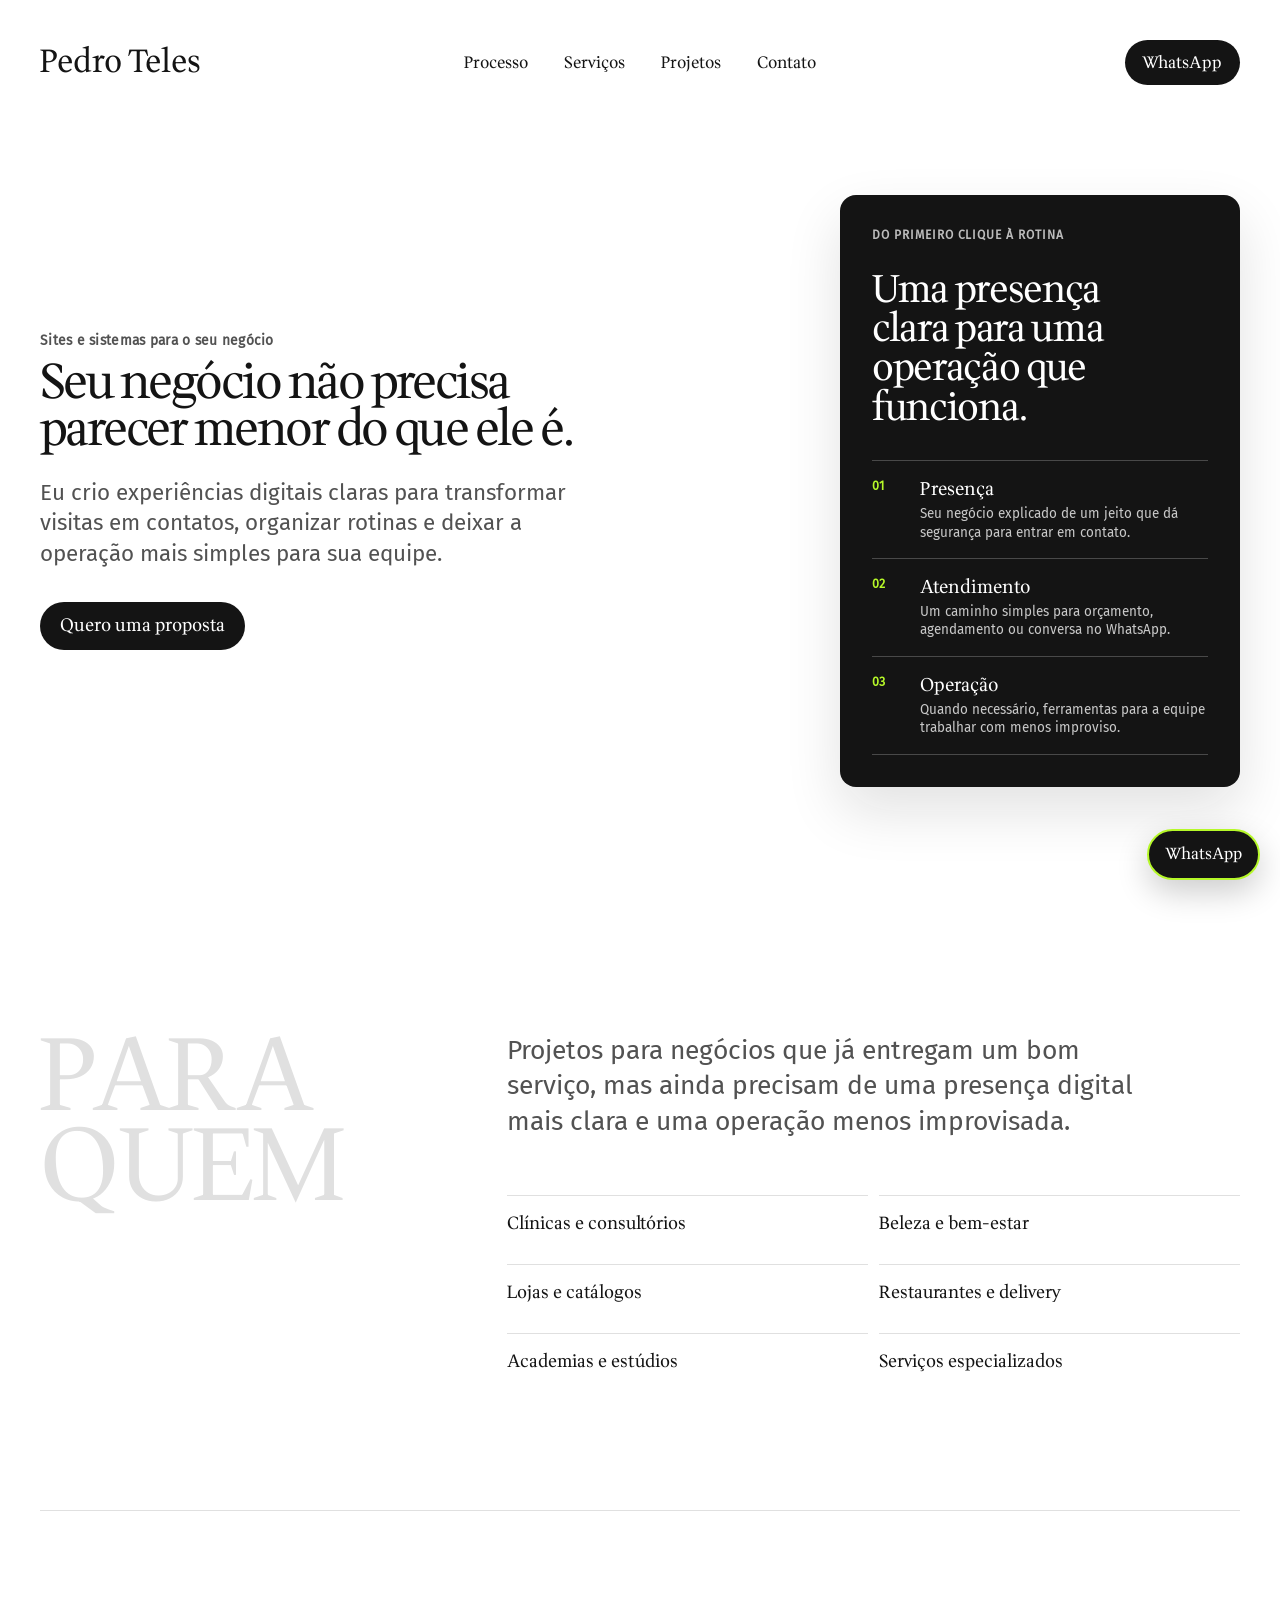
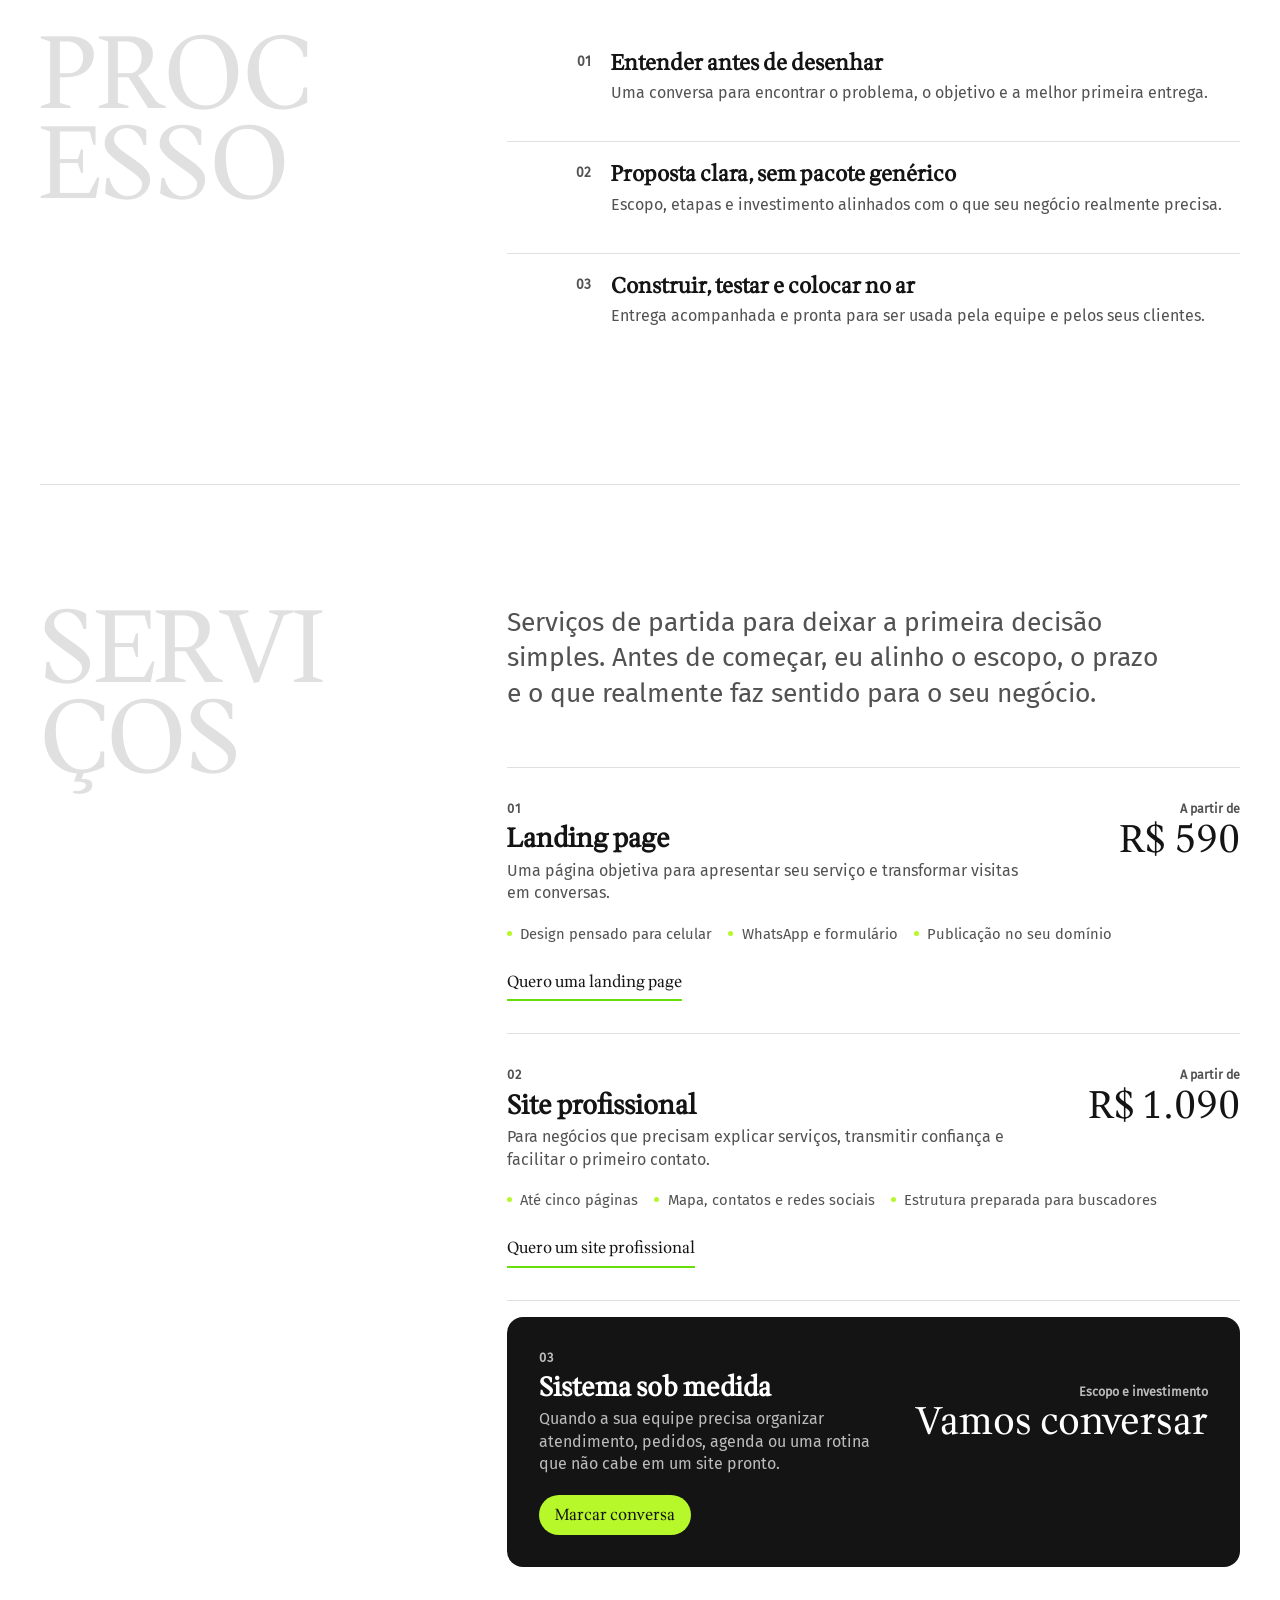
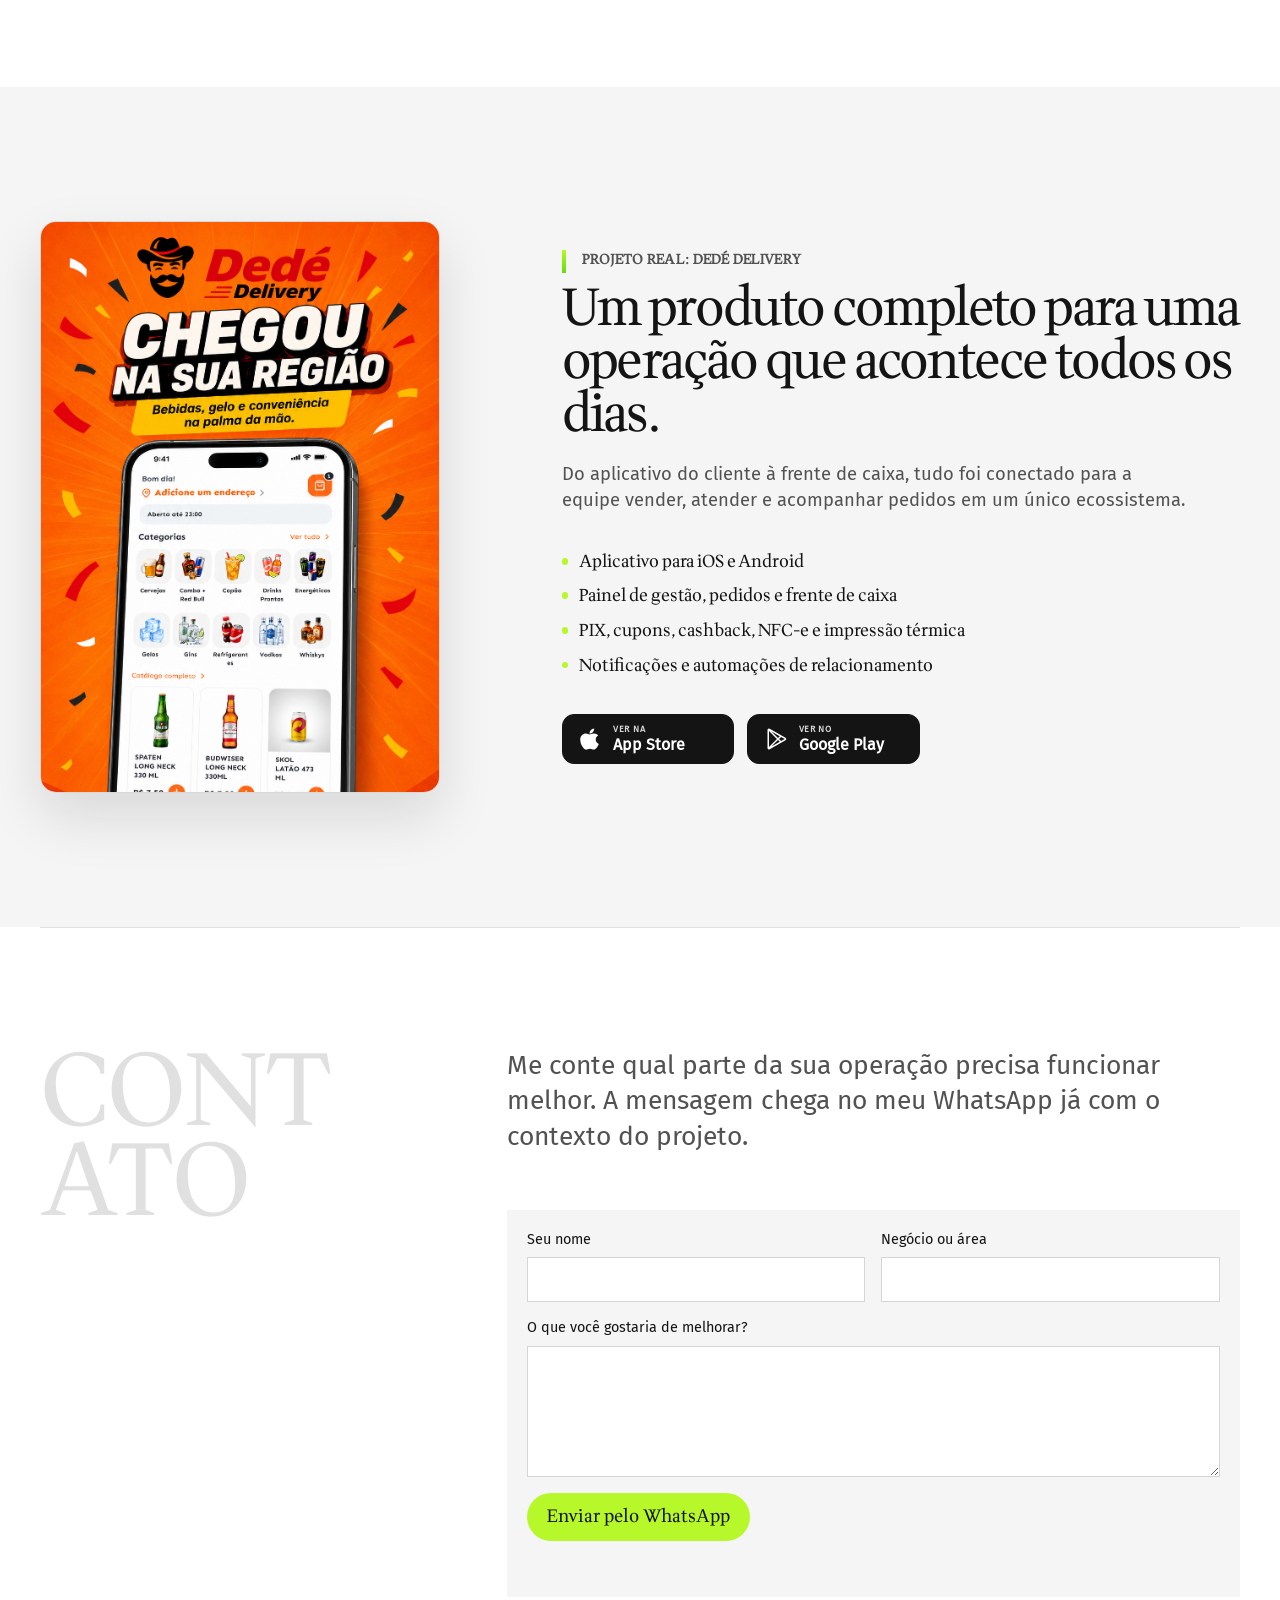
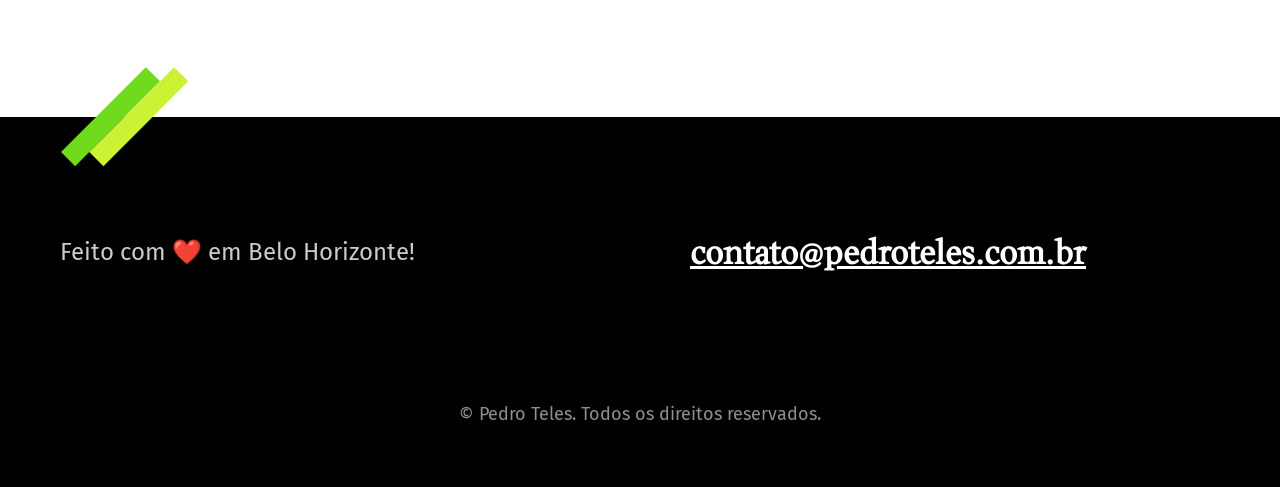
==== sites/negocios-locais/index.html @ 48ab69a8 "feat: adiciona landing para negocios locais" ====
<!doctype html>
<html lang="pt-BR">
  <head>
    <meta charset="UTF-8" />
    <meta name="viewport" content="width=device-width, initial-scale=1.0" />
    <meta
      name="description"
      content="Pedro Teles cria sites, landing pages e sistemas sob medida para negócios locais venderem melhor e trabalharem com mais organização."
    />
    <link rel="canonical" href="https://negocios.pedroteles.com.br/" />
    <meta property="og:locale" content="pt_BR" />
    <meta property="og:title" content="Pedro Teles | Sites e sistemas para o seu negócio" />
    <meta
      property="og:description"
      content="Sites que apresentam seu negócio, organizam o atendimento e transformam visitas em oportunidades."
    />
    <meta property="og:type" content="website" />
    <meta property="og:url" content="https://negocios.pedroteles.com.br/" />
    <meta name="twitter:card" content="summary" />
    <meta name="twitter:title" content="Pedro Teles | Sites e sistemas para o seu negócio" />
    <meta
      name="twitter:description"
      content="Sites que apresentam seu negócio, organizam o atendimento e transformam visitas em oportunidades."
    />
    <title>Pedro Teles | Sites e sistemas para o seu negócio</title>
    <link rel="stylesheet" href="./styles.css" />
    <script src="./script.js" defer></script>
  </head>
  <body>
    <a class="skip-link" href="#conteudo">Ir para o conteúdo</a>

    <header class="header">
      <a class="site-name" href="#inicio" aria-label="Pedro Teles, início">Pedro Teles</a>
      <nav aria-label="Navegação principal">
        <a href="#processo">Processo</a>
        <a href="#servicos">Serviços</a>
        <a href="#projeto">Projetos</a>
        <a href="#contato">Contato</a>
      </nav>
      <a class="header-contact" href="https://wa.me/5531986628694?text=Olá%2C%20Pedro.%20Quero%20conversar%20sobre%20um%20projeto." target="_blank" rel="noreferrer">WhatsApp</a>
    </header>

    <main id="conteudo">
      <section class="intro container" id="inicio">
        <div class="intro-copy reveal">
          <p class="overline">Sites e sistemas para o seu negócio</p>
          <h1>Seu negócio não precisa parecer menor do que ele é.</h1>
          <p class="intro-text">
            Eu crio experiências digitais claras para transformar visitas em contatos, organizar
            rotinas e deixar a operação mais simples para sua equipe.
          </p>
          <a class="primary-button" href="#contato">Quero uma proposta</a>
        </div>
        <aside class="intro-panel reveal" aria-labelledby="intro-panel-title">
          <p class="intro-panel-label">Do primeiro clique à rotina</p>
          <h2 id="intro-panel-title">Uma presença clara para uma operação que funciona.</h2>
          <ol class="intro-panel-list">
            <li>
              <span>01</span>
              <div>
                <strong>Presença</strong>
                <p>Seu negócio explicado de um jeito que dá segurança para entrar em contato.</p>
              </div>
            </li>
            <li>
              <span>02</span>
              <div>
                <strong>Atendimento</strong>
                <p>Um caminho simples para orçamento, agendamento ou conversa no WhatsApp.</p>
              </div>
            </li>
            <li>
              <span>03</span>
              <div>
                <strong>Operação</strong>
                <p>Quando necessário, ferramentas para a equipe trabalhar com menos improviso.</p>
              </div>
            </li>
          </ol>
        </aside>
      </section>

      <section class="fit container" aria-labelledby="fit-title">
        <h2 class="section-title" id="fit-title">Para quem</h2>
        <div class="fit-content">
          <p class="section-lead">
            Projetos para negócios que já entregam um bom serviço, mas ainda precisam de uma
            presença digital mais clara e uma operação menos improvisada.
          </p>
          <ul class="fit-list">
            <li>Clínicas e consultórios</li>
            <li>Beleza e bem-estar</li>
            <li>Lojas e catálogos</li>
            <li>Restaurantes e delivery</li>
            <li>Academias e estúdios</li>
            <li>Serviços especializados</li>
          </ul>
        </div>
      </section>

      <section class="process container" id="processo" aria-labelledby="process-title">
        <h2 class="section-title" id="process-title">Processo</h2>
        <ol class="process-list">
          <li class="reveal">
            <span>01</span>
            <div>
              <h3>Entender antes de desenhar</h3>
              <p>Uma conversa para encontrar o problema, o objetivo e a melhor primeira entrega.</p>
            </div>
          </li>
          <li class="reveal">
            <span>02</span>
            <div>
              <h3>Proposta clara, sem pacote genérico</h3>
              <p>Escopo, etapas e investimento alinhados com o que seu negócio realmente precisa.</p>
            </div>
          </li>
          <li class="reveal">
            <span>03</span>
            <div>
              <h3>Construir, testar e colocar no ar</h3>
              <p>Entrega acompanhada e pronta para ser usada pela equipe e pelos seus clientes.</p>
            </div>
          </li>
        </ol>
      </section>

      <section class="pricing container" id="servicos" aria-labelledby="pricing-title">
        <h2 class="section-title" id="pricing-title">Serviços</h2>
        <div class="pricing-content">
          <p class="section-lead">
            Serviços de partida para deixar a primeira decisão simples. Antes de começar, eu alinho
            o escopo, o prazo e o que realmente faz sentido para o seu negócio.
          </p>
          <div class="pricing-list">
            <article class="pricing-plan reveal">
              <div>
                <p class="pricing-number">01</p>
                <h3>Landing page</h3>
                <p>
                  Uma página objetiva para apresentar seu serviço e transformar visitas em
                  conversas.
                </p>
              </div>
              <p class="pricing-price"><span>A partir de</span><strong>R$ 590</strong></p>
              <ul class="pricing-features">
                <li>Design pensado para celular</li>
                <li>WhatsApp e formulário</li>
                <li>Publicação no seu domínio</li>
              </ul>
              <a
                class="pricing-cta"
                href="https://wa.me/5531986628694?text=Olá%2C%20Pedro.%20Tenho%20interesse%20no%20plano%20Landing%20page."
                target="_blank"
                rel="noreferrer"
              >Quero uma landing page</a>
            </article>

            <article class="pricing-plan reveal">
              <div>
                <p class="pricing-number">02</p>
                <h3>Site profissional</h3>
                <p>
                  Para negócios que precisam explicar serviços, transmitir confiança e facilitar o
                  primeiro contato.
                </p>
              </div>
              <p class="pricing-price"><span>A partir de</span><strong>R$ 1.090</strong></p>
              <ul class="pricing-features">
                <li>Até cinco páginas</li>
                <li>Mapa, contatos e redes sociais</li>
                <li>Estrutura preparada para buscadores</li>
              </ul>
              <a
                class="pricing-cta"
                href="https://wa.me/5531986628694?text=Olá%2C%20Pedro.%20Tenho%20interesse%20no%20plano%20Site%20profissional."
                target="_blank"
                rel="noreferrer"
              >Quero um site profissional</a>
            </article>

            <article class="pricing-plan pricing-plan-custom reveal">
              <div>
                <p class="pricing-number">03</p>
                <h3>Sistema sob medida</h3>
                <p>
                  Quando a sua equipe precisa organizar atendimento, pedidos, agenda ou uma rotina
                  que não cabe em um site pronto.
                </p>
              </div>
              <p class="pricing-price"><span>Escopo e investimento</span><strong>Vamos conversar</strong></p>
              <a
                class="pricing-cta"
                href="https://wa.me/5531986628694?text=Olá%2C%20Pedro.%20Quero%20conversar%20sobre%20um%20sistema%20sob%20medida."
                target="_blank"
                rel="noreferrer"
              >Marcar conversa</a>
            </article>
          </div>
        </div>
      </section>

      <section class="project" id="projeto" aria-labelledby="project-title">
        <div class="project-container container">
          <figure class="project-case reveal">
            <div class="project-case-media">
              <img
                src="./cases/dede-delivery-home.png"
                alt="Tela inicial do aplicativo Dedé Delivery desenvolvido por Pedro Teles"
                width="941"
                height="1672"
              />
            </div>
          </figure>
          <div class="project-content">
            <p class="project-label">Projeto real: Dedé Delivery</p>
            <h2 id="project-title">Um produto completo para uma operação que acontece todos os dias.</h2>
            <p class="project-text">
              Do aplicativo do cliente à frente de caixa, tudo foi conectado para a equipe vender,
              atender e acompanhar pedidos em um único ecossistema.
            </p>
            <ul class="project-features">
              <li>Aplicativo para iOS e Android</li>
              <li>Painel de gestão, pedidos e frente de caixa</li>
              <li>PIX, cupons, cashback, NFC-e e impressão térmica</li>
              <li>Notificações e automações de relacionamento</li>
            </ul>
            <div class="project-links" aria-label="Lojas do aplicativo Dedé Delivery">
              <a
                class="store-badge"
                href="https://apps.apple.com/br/app/ded%C3%A9-delivery/id6779973140"
                target="_blank"
                rel="noreferrer"
              >
                <img src="./assets/store/apple.svg" alt="" width="24" height="28" />
                <span>
                  <small>VER NA</small>
                  <strong>App Store</strong>
                </span>
              </a>
              <a
                class="store-badge"
                href="https://play.google.com/store/apps/details?id=com.pedroteles.dededelivery"
                target="_blank"
                rel="noreferrer"
              >
                <img src="./assets/store/google-play.svg" alt="" width="25" height="25" />
                <span>
                  <small>VER NO</small>
                  <strong>Google Play</strong>
                </span>
              </a>
            </div>
          </div>
        </div>
      </section>

      <section class="contact-section container" id="contato" aria-labelledby="contact-title">
        <h2 class="section-title" id="contact-title">Contato</h2>
        <div class="contact-content">
          <p class="section-lead">
            Me conte qual parte da sua operação precisa funcionar melhor. A mensagem chega no meu
            WhatsApp já com o contexto do projeto.
          </p>
          <form class="contact-form" id="contact-form">
            <div class="form-row">
              <label for="name">Seu nome</label>
              <input id="name" name="name" type="text" autocomplete="name" required />
            </div>
            <div class="form-row">
              <label for="business">Negócio ou área</label>
              <input id="business" name="business" type="text" required />
            </div>
            <div class="form-row form-row-full">
              <label for="message">O que você gostaria de melhorar?</label>
              <textarea id="message" name="message" rows="4" required></textarea>
            </div>
            <button class="primary-button" type="submit">Enviar pelo WhatsApp</button>
            <p class="form-status" id="form-status" aria-live="polite"></p>
          </form>
        </div>
      </section>
    </main>

    <footer class="footer">
      <div class="footer-container">
        <p class="footer-texto">Feito com ❤️ em Belo Horizonte!</p>
        <ul class="footer-contato">
          <li><a href="mailto:contato@pedroteles.com.br">contato@pedroteles.com.br</a></li>
        </ul>
        <p class="footer-copy">© Pedro Teles. Todos os direitos reservados.</p>
      </div>
    </footer>

    <a
      class="whatsapp-float"
      href="https://wa.me/5531986628694?text=Olá%2C%20Pedro.%20Quero%20conversar%20sobre%20um%20projeto."
      target="_blank"
      rel="noreferrer"
      aria-label="Falar com Pedro Teles pelo WhatsApp"
    >WhatsApp</a>
  </body>
</html>
---- sites/negocios-locais/styles.css ----
@font-face {
  font-family: "Wittgenstein";
  src: url("./assets/fonts/Wittgenstein.ttf") format("truetype");
  font-style: normal;
  font-weight: 400;
}

@font-face {
  font-family: "Fira Sans";
  src: url("./assets/fonts/FiraSans-Regular.ttf") format("truetype");
  font-style: normal;
  font-weight: 400;
}

:root {
  --ink: #141414;
  --charcoal: #2f2f2f;
  --body: #525252;
  --soft: #f5f5f5;
  --gray: #e0e0e0;
  --lime: #b6f829;
  --lime-dark: #67dd0a;
  --white: #ffffff;
}

* {
  box-sizing: border-box;
}

html {
  scroll-behavior: smooth;
}

body {
  margin: 0;
  color: var(--ink);
  background: var(--white);
  font-family: "Fira Sans", Arial, sans-serif;
  line-height: 1.4;
}

a {
  color: inherit;
}

button,
input,
textarea {
  font: inherit;
}

button {
  cursor: pointer;
}

h1,
h2,
h3,
p {
  margin: 0;
}

h1,
h2,
h3,
.site-name,
.header nav a,
.primary-button,
.project-label,
.project-features,
.service-card h3,
.process-list h3 {
  font-family: "Wittgenstein", Georgia, serif;
}

img {
  display: block;
  max-width: 100%;
}

.skip-link {
  position: fixed;
  top: 1rem;
  left: 1rem;
  z-index: 20;
  padding: 0.75rem 1rem;
  color: var(--white);
  background: var(--ink);
  border-radius: 0.25rem;
  transform: translateY(-180%);
}

.skip-link:focus {
  transform: translateY(0);
}

.header,
.container {
  width: min(calc(100% - 2.5rem), 1200px);
  margin: 0 auto;
}

.header {
  display: grid;
  grid-template-columns: 1fr auto 1fr;
  align-items: center;
  gap: 1.5rem;
  padding: 2.5rem 0;
}

.site-name {
  width: fit-content;
  color: var(--ink);
  font-size: 2rem;
  line-height: 1;
  text-decoration: none;
}

.header nav {
  display: flex;
  justify-content: center;
  gap: 0.55rem;
}

.header nav a,
.header-contact {
  position: relative;
  display: block;
  padding: 0.65rem 0.85rem;
  font-size: 1.03rem;
  text-decoration: none;
}

.header nav a::after {
  position: absolute;
  right: 0.85rem;
  bottom: 0.35rem;
  left: 0.85rem;
  height: 2px;
  background: var(--ink);
  content: "";
  transform: scaleX(0);
  transform-origin: left;
  transition: transform 180ms ease;
}

.header nav a:hover::after,
.header nav a:focus-visible::after {
  transform: scaleX(1);
}

.header-contact {
  justify-self: end;
  padding: 0.68rem 1.1rem;
  color: var(--white);
  background: var(--ink);
  border-radius: 2rem;
  font-family: "Wittgenstein", Georgia, serif;
}

.header-contact:hover,
.primary-button:hover {
  background: var(--charcoal);
  transform: scale(1.04);
}

.container {
  display: grid;
  grid-template-columns: minmax(0, 1fr) minmax(0, 2fr);
  gap: clamp(3rem, 8vw, 6.25rem);
  padding: clamp(5rem, 10vw, 7.5rem) 0;
}

.intro {
  grid-template-columns: minmax(0, 1.35fr) minmax(19rem, 0.85fr);
  align-items: center;
  min-height: calc(100svh - 7rem);
  padding-top: clamp(2.75rem, 5vw, 4.5rem);
}

.overline,
.project-label,
.service-card > span,
.process-list > li > span {
  color: var(--body);
  font-size: 0.86rem;
  font-weight: 700;
  letter-spacing: 0.02em;
}

.intro-copy {
  position: relative;
  max-width: 45rem;
  min-width: 0;
}

.intro-copy h1 {
  margin: 0.6rem 0 1.5rem;
  max-width: 21ch;
  font-size: clamp(3rem, 3.8vw, 4.35rem);
  font-weight: 400;
  line-height: 0.96;
  letter-spacing: -0.052em;
}

.intro-text {
  max-width: 35rem;
  margin-bottom: 2rem;
  color: var(--body);
  font-size: clamp(1.15rem, 2vw, 1.4rem);
  line-height: 1.38;
}

.intro-panel {
  justify-self: end;
  width: min(100%, 25rem);
  padding: 2rem;
  color: var(--white);
  background: var(--ink);
  border-radius: 1rem;
  box-shadow: 0 1.5rem 3.5rem rgb(20 20 20 / 12%);
}

.intro-panel-label {
  margin-bottom: 1.7rem;
  color: #bcbcbc;
  font-size: 0.75rem;
  font-weight: 700;
  letter-spacing: 0.08em;
  text-transform: uppercase;
}

.intro-panel h2 {
  max-width: 12ch;
  margin-bottom: 2rem;
  font-size: clamp(2rem, 3vw, 2.65rem);
  font-weight: 400;
  line-height: 1.02;
  letter-spacing: -0.035em;
}

.intro-panel-list {
  padding: 0;
  margin: 0;
  list-style: none;
  border-top: 1px solid #494949;
}

.intro-panel-list li {
  display: grid;
  grid-template-columns: 2.3rem 1fr;
  gap: 0.7rem;
  padding: 1rem 0;
  border-bottom: 1px solid #494949;
}

.intro-panel-list > li > span {
  color: var(--lime);
  font-size: 0.78rem;
  font-weight: 700;
}

.intro-panel-list strong {
  display: block;
  margin-bottom: 0.18rem;
  font-family: "Wittgenstein", Georgia, serif;
  font-size: 1.15rem;
  font-weight: 400;
}

.intro-panel-list p {
  color: #c9c9c9;
  font-size: 0.84rem;
  line-height: 1.35;
}

.primary-button {
  display: inline-flex;
  align-items: center;
  justify-content: center;
  min-height: 3rem;
  padding: 0.65rem 1.25rem;
  color: var(--white);
  background: var(--ink);
  border: 0;
  border-radius: 2rem;
  font-size: 1.12rem;
  line-height: 1;
  text-decoration: none;
  transition: background 180ms ease, transform 180ms ease;
}

.section-title {
  max-width: 5.4ch;
  color: var(--gray);
  font-size: clamp(4rem, 8vw, 7rem);
  font-weight: 400;
  line-height: 0.88;
  text-transform: uppercase;
  word-break: break-all;
}

.services-content,
.fit-content {
  min-width: 0;
}

.section-lead {
  max-width: 41rem;
  margin-bottom: 3.5rem;
  color: var(--body);
  font-size: clamp(1.25rem, 2.7vw, 1.65rem);
  line-height: 1.34;
}

.service-list {
  border-top: 1px solid var(--gray);
}

.service-card {
  display: grid;
  grid-template-columns: 4.5rem 1fr;
  gap: 1.25rem;
  padding: 1.5rem 0;
  border-bottom: 1px solid var(--gray);
}

.service-card > span {
  grid-row: 1 / span 2;
  color: var(--body);
  text-align: left;
}

.service-card h3 {
  margin-bottom: 0.6rem;
  font-size: 1.5rem;
  line-height: 1.05;
}

.service-card p {
  grid-column: 2;
  color: var(--body);
  font-size: 0.95rem;
}

.project {
  color: var(--ink);
  background: var(--soft);
}

.project-container {
  grid-template-columns: minmax(0, 1.15fr) minmax(0, 1.85fr);
  align-items: center;
  padding-top: clamp(6rem, 12vw, 8.4rem);
  padding-bottom: clamp(6rem, 12vw, 8.4rem);
}

.project-case {
  justify-self: start;
  width: min(100%, 25rem);
  margin: 0;
}

.project-case-media {
  overflow: hidden;
  aspect-ratio: 0.7;
  background: var(--white);
  border: 1px solid #d8d8d8;
  border-radius: 1rem;
  box-shadow: 0 1.5rem 3.5rem rgb(20 20 20 / 12%);
}

.project-case-media img {
  width: 100%;
  height: 100%;
  object-fit: cover;
  object-position: center top;
}

.project-content {
  min-width: 0;
}

.project-label {
  position: relative;
  display: block;
  margin-bottom: 0.9rem;
  padding-left: 1.25rem;
  color: var(--body);
  font-family: "Wittgenstein", Georgia, serif;
  text-transform: uppercase;
}

.project-label::before {
  position: absolute;
  top: 0.04rem;
  left: 0;
  width: 0.25rem;
  height: 1.45rem;
  background: linear-gradient(var(--lime), var(--lime-dark));
  content: "";
}

.project-content h2 {
  max-width: 48rem;
  margin-bottom: 1.25rem;
  font-size: clamp(2rem, 4.2vw, 3.25rem);
  font-weight: 400;
  line-height: 1.02;
  letter-spacing: -0.04em;
}

.project-text {
  max-width: 39rem;
  color: var(--body);
  font-size: 1.15rem;
}

.project-features {
  display: grid;
  gap: 0.65rem;
  padding: 0;
  margin: 2.25rem 0;
  list-style: none;
}

.project-features li {
  position: relative;
  padding-left: 1.1rem;
  color: var(--ink);
  font-size: 1.08rem;
}

.project-features li::before {
  position: absolute;
  top: 0.5rem;
  left: 0;
  width: 0.42rem;
  height: 0.42rem;
  background: var(--lime);
  border-radius: 50%;
  content: "";
}

.project-links {
  display: flex;
  flex-wrap: wrap;
  gap: 0.8rem;
}

.store-badge {
  display: inline-grid;
  grid-template-columns: 1.55rem auto;
  align-items: center;
  gap: 0.7rem;
  min-width: 10.8rem;
  padding: 0.65rem 0.9rem;
  color: var(--white);
  background: var(--ink);
  border: 1px solid var(--ink);
  border-radius: 0.75rem;
  font-family: "Fira Sans", Arial, sans-serif;
  line-height: 1;
  text-decoration: none;
  transition: background 180ms ease, transform 180ms ease;
}

.store-badge img {
  width: 1.55rem;
  height: 1.55rem;
  object-fit: contain;
}

.store-badge span {
  display: grid;
  gap: 0.18rem;
}

.store-badge small {
  color: #d6d6d6;
  font-size: 0.56rem;
  font-weight: 700;
  letter-spacing: 0.08em;
}

.store-badge strong {
  color: var(--white);
  font-size: 1rem;
  font-weight: 700;
}

.store-badge:hover {
  color: var(--white);
  background: var(--charcoal);
  transform: translateY(-0.15rem);
}

.store-badge:active {
  transform: translateY(0);
}

.fit {
  align-items: start;
}

.fit-list {
  display: grid;
  grid-template-columns: repeat(2, minmax(0, 1fr));
  gap: 0.7rem;
  padding: 0;
  margin: 0;
  list-style: none;
}

.fit-list li {
  padding: 1rem 0;
  border-top: 1px solid var(--gray);
  font-family: "Wittgenstein", Georgia, serif;
  font-size: 1.1rem;
}

.process {
  align-items: start;
  border-top: 1px solid var(--gray);
}

.process-list {
  display: grid;
  gap: 0;
  padding: 0;
  margin: 0;
  list-style: none;
}

.process-list > li {
  display: grid;
  grid-template-columns: 5.3rem 1fr;
  gap: 1.25rem;
  padding: 1.3rem 0 2.3rem;
}

.process-list > li + li {
  border-top: 1px solid var(--gray);
}

.process-list > li > span {
  color: var(--body);
  text-align: right;
}

.process-list h3 {
  margin-bottom: 0.45rem;
  font-size: 1.35rem;
  line-height: 1.07;
}

.process-list p {
  color: var(--body);
}

.pricing {
  align-items: start;
  border-top: 1px solid var(--gray);
}

.pricing-content {
  min-width: 0;
}

.pricing-list {
  border-top: 1px solid var(--gray);
}

.pricing-plan {
  display: grid;
  grid-template-columns: minmax(0, 1fr) auto;
  gap: 1.2rem 2rem;
  padding: 2rem 0;
  border-bottom: 1px solid var(--gray);
}

.pricing-number {
  margin-bottom: 0.45rem;
  color: var(--body);
  font-size: 0.8rem;
  font-weight: 700;
  letter-spacing: 0.08em;
}

.pricing-plan h3 {
  margin-bottom: 0.45rem;
  font-size: 1.65rem;
  line-height: 1.04;
}

.pricing-plan > div > p:last-child {
  max-width: 33rem;
  color: var(--body);
}

.pricing-price {
  display: grid;
  align-content: start;
  justify-items: end;
  gap: 0.2rem;
  margin: 0;
  text-align: right;
}

.pricing-price span {
  color: var(--body);
  font-size: 0.78rem;
  font-weight: 700;
}

.pricing-price strong {
  font-family: "Wittgenstein", Georgia, serif;
  font-size: clamp(1.8rem, 3vw, 2.45rem);
  font-weight: 400;
  line-height: 1;
}

.pricing-features {
  display: flex;
  grid-column: 1 / -1;
  flex-wrap: wrap;
  gap: 0.5rem 1rem;
  padding: 0;
  margin: 0;
  list-style: none;
}

.pricing-features li {
  position: relative;
  padding-left: 0.85rem;
  color: var(--body);
  font-size: 0.92rem;
}

.pricing-features li::before {
  position: absolute;
  top: 0.45rem;
  left: 0;
  width: 0.32rem;
  height: 0.32rem;
  background: var(--lime);
  border-radius: 50%;
  content: "";
}

.pricing-cta {
  justify-self: start;
  padding: 0.62rem 0;
  color: var(--ink);
  border-bottom: 2px solid var(--lime-dark);
  font-family: "Wittgenstein", Georgia, serif;
  font-size: 1rem;
  line-height: 1;
  text-decoration: none;
  transition: color 180ms ease, border-color 180ms ease;
}

.pricing-cta:hover {
  color: var(--lime-dark);
  border-color: var(--ink);
}

.pricing-plan-custom {
  align-items: center;
  padding: 2rem;
  margin-top: 1rem;
  color: var(--white);
  background: var(--ink);
  border: 0;
  border-radius: 1rem;
}

.pricing-plan-custom .pricing-number,
.pricing-plan-custom .pricing-price span,
.pricing-plan-custom > div > p:last-child {
  color: #bcbcbc;
}

.pricing-plan-custom .pricing-price strong {
  color: var(--white);
}

.pricing-plan-custom .pricing-cta {
  padding: 0.75rem 1rem;
  color: var(--ink);
  background: var(--lime);
  border: 0;
  border-radius: 2rem;
}

.pricing-plan-custom .pricing-cta:hover {
  color: var(--ink);
  background: var(--lime-dark);
}

.contact-section {
  align-items: start;
  border-top: 1px solid var(--gray);
}

.contact-content {
  min-width: 0;
}

.contact-section .contact-form {
  padding: 1.25rem;
  background: var(--soft);
}

.contact-section label {
  color: var(--ink);
}

.contact-section input,
.contact-section textarea {
  color: var(--ink);
  background: var(--white);
  border-color: #d5d5d5;
}

.footer {
  position: relative;
  background: #000;
}

.footer::before {
  position: absolute;
  top: -50px;
  left: max(1.25rem, calc(50% - 36.25rem));
  display: block;
  width: 130px;
  height: 100px;
  background: url("./assets/detalhe.svg") no-repeat center;
  content: "";
  pointer-events: none;
}

.footer-container {
  max-width: 1200px;
  padding: 120px 20px 60px 20px;
  margin: 0 auto;
  display: grid;
  grid-template-columns: repeat(2, 1fr);
  gap: 100px;
  align-items: start;
}

.footer-texto {
  font-size: 1.5rem;
  line-height: 1.333;
  color: #ccc;
}

.contact-form {
  display: grid;
  grid-template-columns: 1fr 1fr;
  gap: 1rem;
  align-content: start;
}

.form-row {
  display: grid;
  gap: 0.45rem;
}

.form-row-full,
.contact-form .primary-button,
.form-status {
  grid-column: 1 / -1;
}

label {
  color: #ccc;
  font-size: 0.9rem;
}

input,
textarea {
  width: 100%;
  color: var(--white);
  background: #282828;
  border: 1px solid #3f3f3f;
  border-radius: 0;
  outline: none;
}

input {
  height: 2.8rem;
  padding: 0 0.75rem;
}

textarea {
  min-height: 8.2rem;
  padding: 0.75rem;
  resize: vertical;
}

input:focus,
textarea:focus {
  border-color: var(--lime);
  box-shadow: 0 0 0 3px rgb(182 248 41 / 16%);
}

.contact-form .primary-button {
  justify-self: start;
  color: var(--ink);
  background: var(--lime);
}

.contact-form .primary-button:hover {
  background: var(--lime-dark);
}

.form-status {
  min-height: 1.25rem;
  margin: 0;
  color: #8f8f8f;
  font-size: 0.85rem;
}

.footer-contato {
  padding: 0;
  margin: 0;
  list-style: none;
}

.footer-contato li {
  font-family: "Wittgenstein", Georgia, serif;
  font-weight: bold;
  font-size: 2rem;
  line-height: 1.1;
  color: #fff;
  margin-bottom: 30px;
}

.footer-contato li a {
  text-decoration: underline;
}

.footer-contato img {
  display: inline-block;
  width: 32px;
  height: 32px;
}

.footer-copy {
  grid-column: 1 / -1;
  justify-self: center;
  color: #8f8f8f;
  font-size: 1.125rem;
}

.whatsapp-float {
  position: fixed;
  right: 1.25rem;
  bottom: 1.25rem;
  z-index: 10;
  display: inline-flex;
  align-items: center;
  gap: 0.5rem;
  padding: 0.78rem 1rem;
  color: var(--white);
  background: var(--ink);
  border: 2px solid var(--lime);
  border-radius: 999px;
  box-shadow: 0 12px 32px rgb(0 0 0 / 20%);
  font-family: "Wittgenstein", Georgia, serif;
  font-size: 1rem;
  text-decoration: none;
  transition: transform 180ms ease, background 180ms ease;
}

.whatsapp-float:hover {
  color: var(--ink);
  background: var(--lime);
  transform: translateY(-0.2rem);
}

.reveal {
  opacity: 0;
  transform: translateY(1.2rem);
  transition: opacity 500ms ease, transform 500ms ease;
}

.reveal.is-visible {
  opacity: 1;
  transform: translateY(0);
}

@media (max-width: 900px) {
  .header {
    grid-template-columns: minmax(0, 1fr) auto;
  }

  .header nav {
    display: none;
  }

  .intro,
  .container {
    grid-template-columns: minmax(0, 1fr);
  }

  .intro {
    grid-template-columns: minmax(0, 1fr);
    min-height: auto;
  }

  .intro-panel {
    justify-self: start;
    width: min(100%, 32rem);
  }

  .project-case {
    width: min(72%, 25rem);
  }

  .section-title {
    max-width: none;
    word-break: normal;
  }

}

@media (max-width: 600px) {
  .header,
  .container {
    width: min(calc(100% - 2rem), 1200px);
  }

  .header {
    padding: 1.25rem 0;
  }

  .site-name {
    font-size: 1.75rem;
  }

  .header-contact {
    padding: 0.58rem 0.85rem;
    font-size: 0.95rem;
  }

  .container {
    gap: 2.5rem;
    padding: 4.5rem 0;
  }

  .intro {
    padding-top: 2.5rem;
  }

  .intro-copy h1 {
    font-size: clamp(2.9rem, 12.4vw, 4.15rem);
  }

  .intro-panel {
    padding: 1.5rem;
  }

  .project-case {
    width: min(86%, 21rem);
  }

  .section-title {
    font-size: clamp(3.3rem, 15vw, 4.5rem);
  }

  .section-lead {
    margin-bottom: 2rem;
    font-size: 1.25rem;
  }

  .service-card,
  .process-list > li {
    grid-template-columns: 3.3rem 1fr;
    gap: 0.85rem;
  }

  .pricing-plan {
    grid-template-columns: 1fr;
    gap: 1rem;
  }

  .pricing-price {
    justify-items: start;
    text-align: left;
  }

  .pricing-features {
    grid-column: auto;
  }

  .pricing-plan-custom {
    padding: 1.5rem;
  }

  .fit-list,
  .contact-form {
    grid-template-columns: 1fr;
  }

  .form-row,
  .form-row-full,
  .contact-form .primary-button,
  .form-status {
    grid-column: auto;
  }

  .whatsapp-float {
    right: 0.85rem;
    bottom: 0.85rem;
    padding: 0.7rem 0.85rem;
  }
}

@media (max-width: 768px) {
  .footer-container {
    grid-template-columns: 1fr;
    gap: 40px;
  }

  .footer-texto {
    font-size: 1.2rem;
  }

  .footer-contato li {
    font-size: 1.5rem;
    justify-self: center;
  }

  .footer-copy {
    font-size: 1rem;
  }
}

@media (prefers-reduced-motion: reduce) {
  html {
    scroll-behavior: auto;
  }

  *,
  *::before,
  *::after {
    transition-duration: 1ms !important;
    animation-duration: 1ms !important;
    animation-iteration-count: 1 !important;
  }

  .reveal {
    opacity: 1;
    transform: none;
  }
}
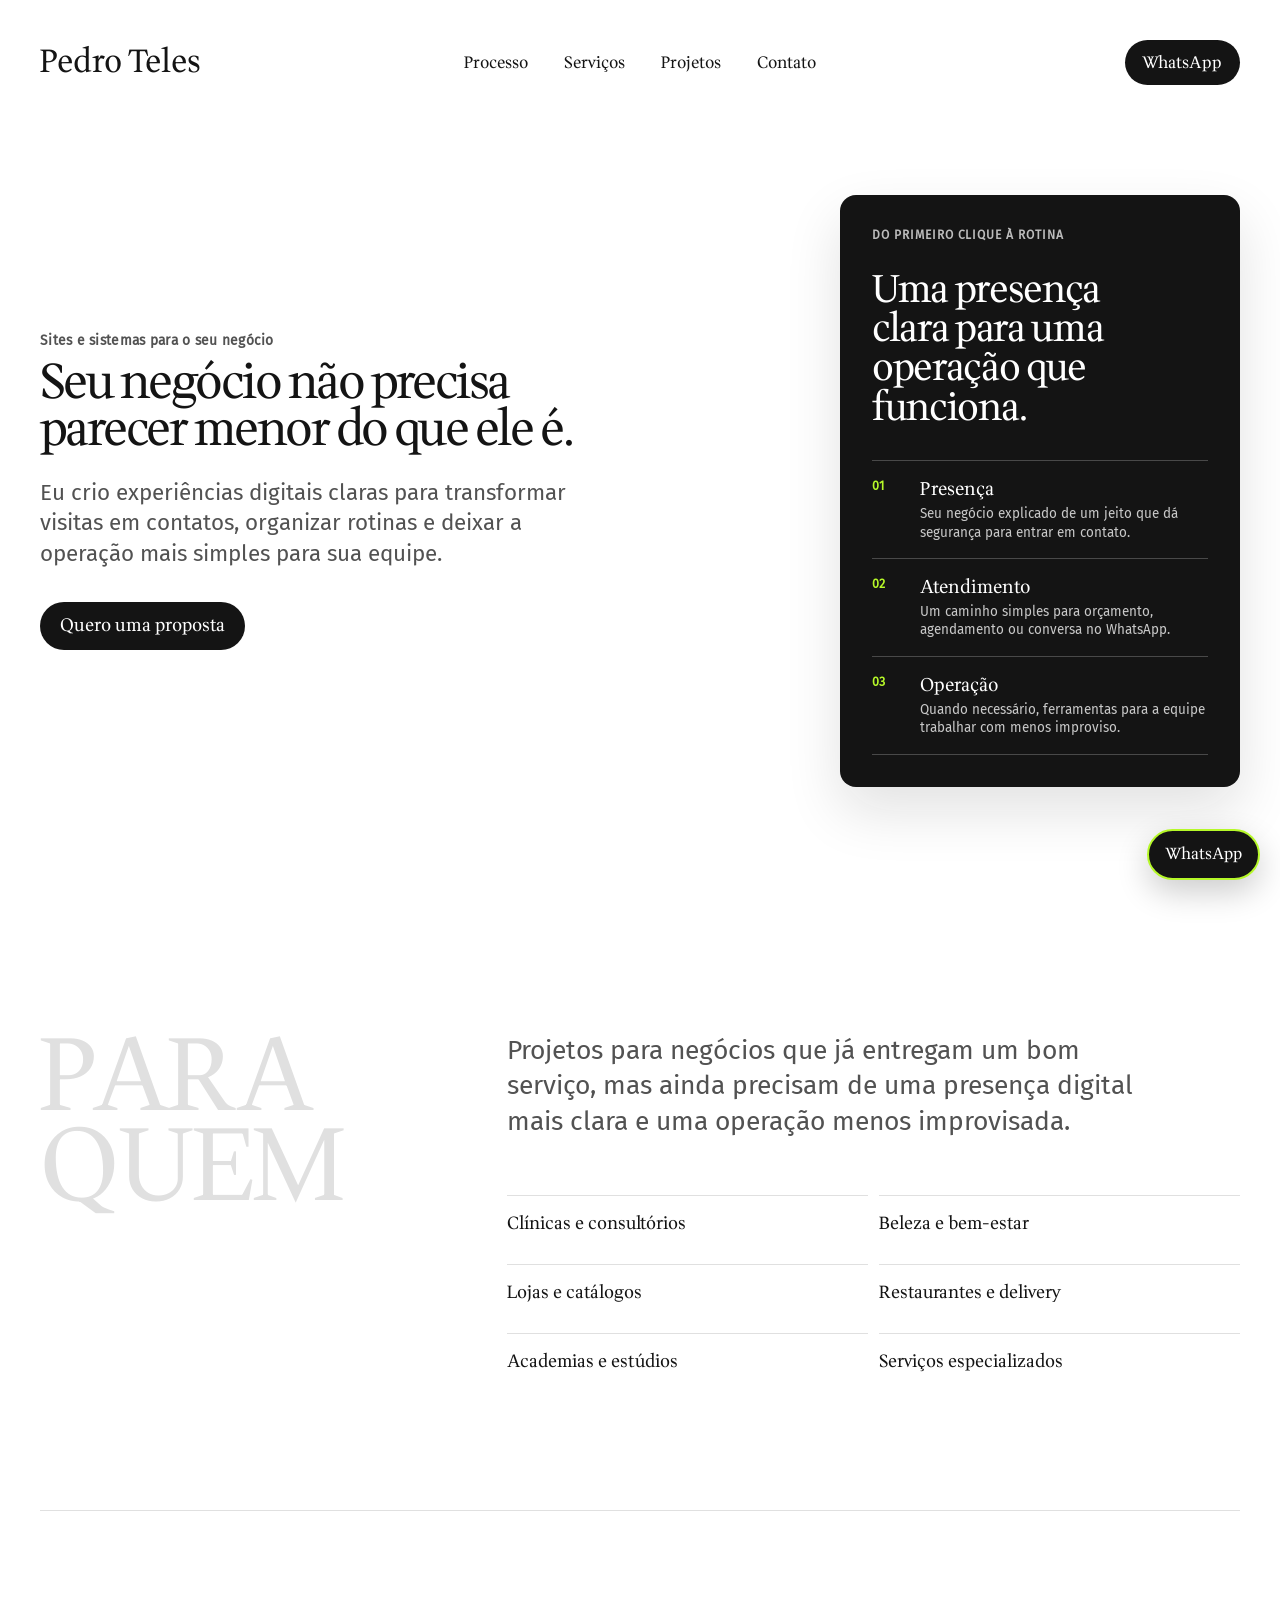
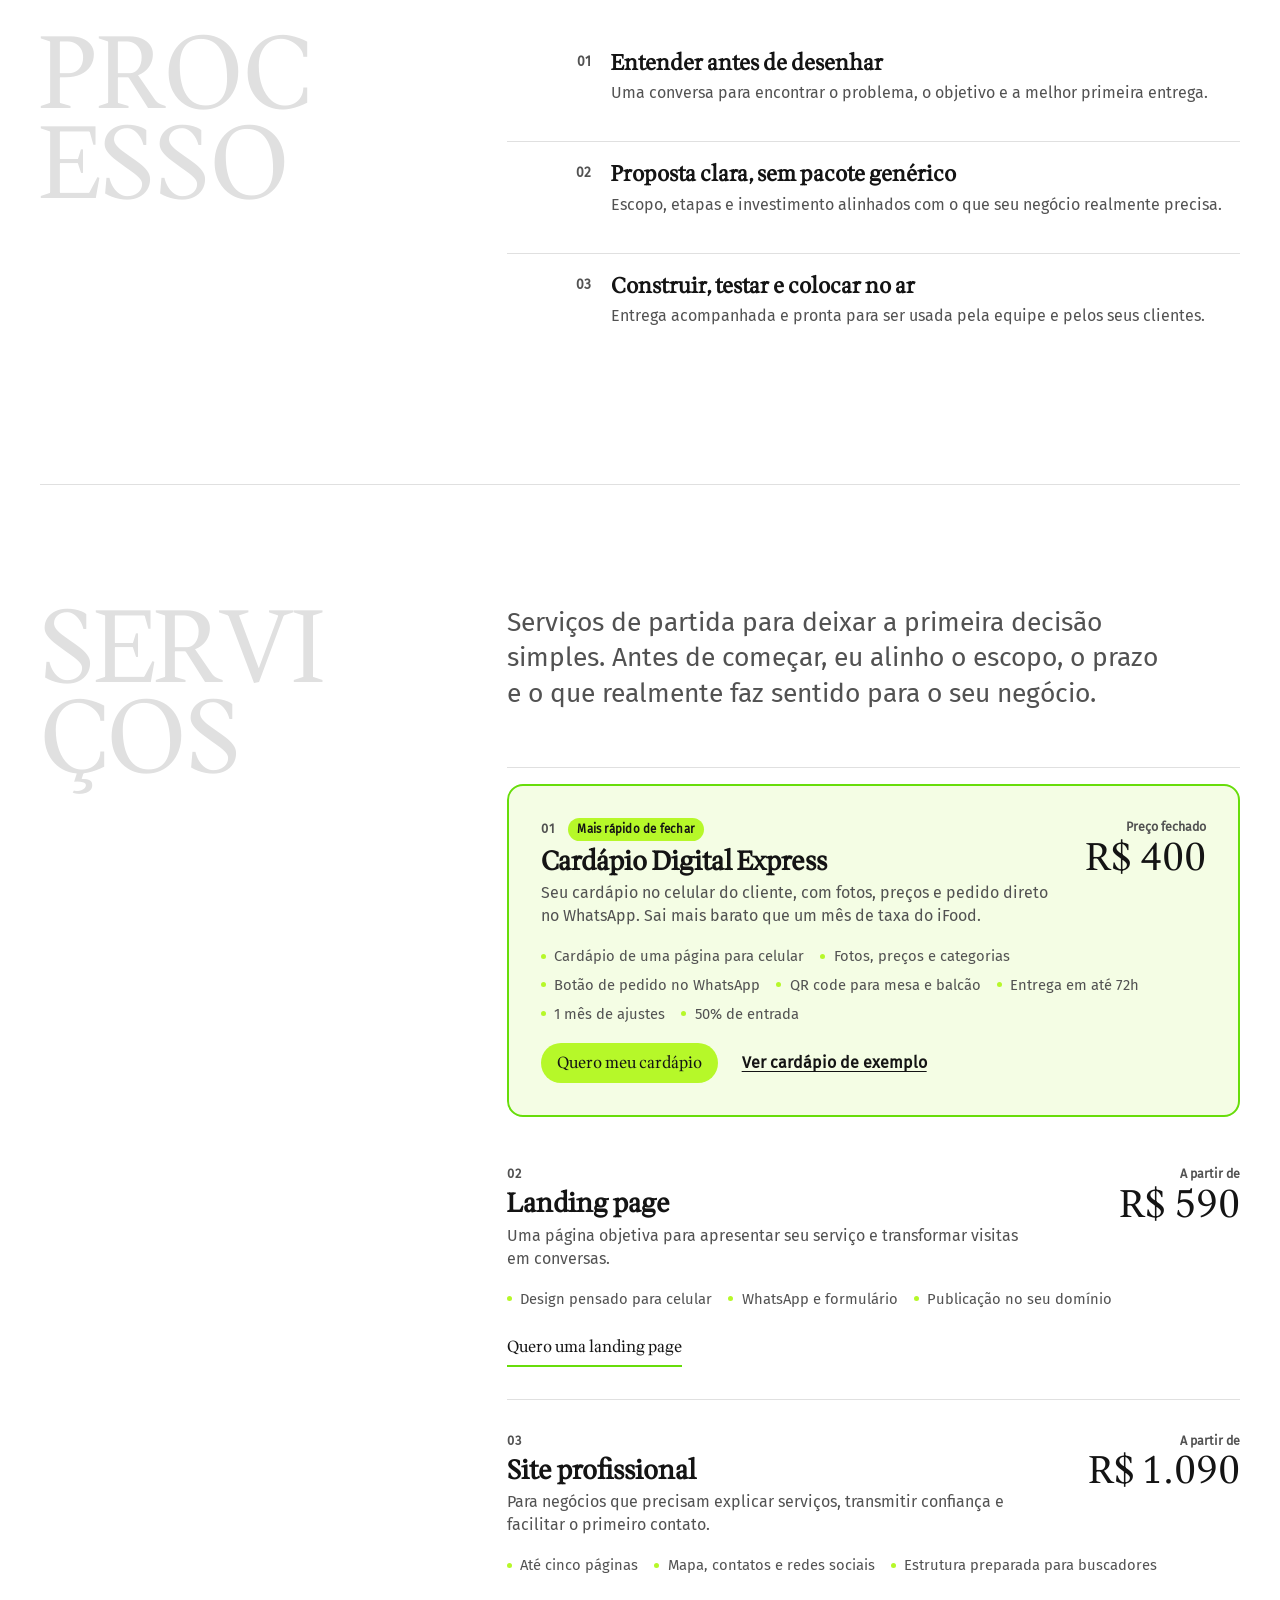
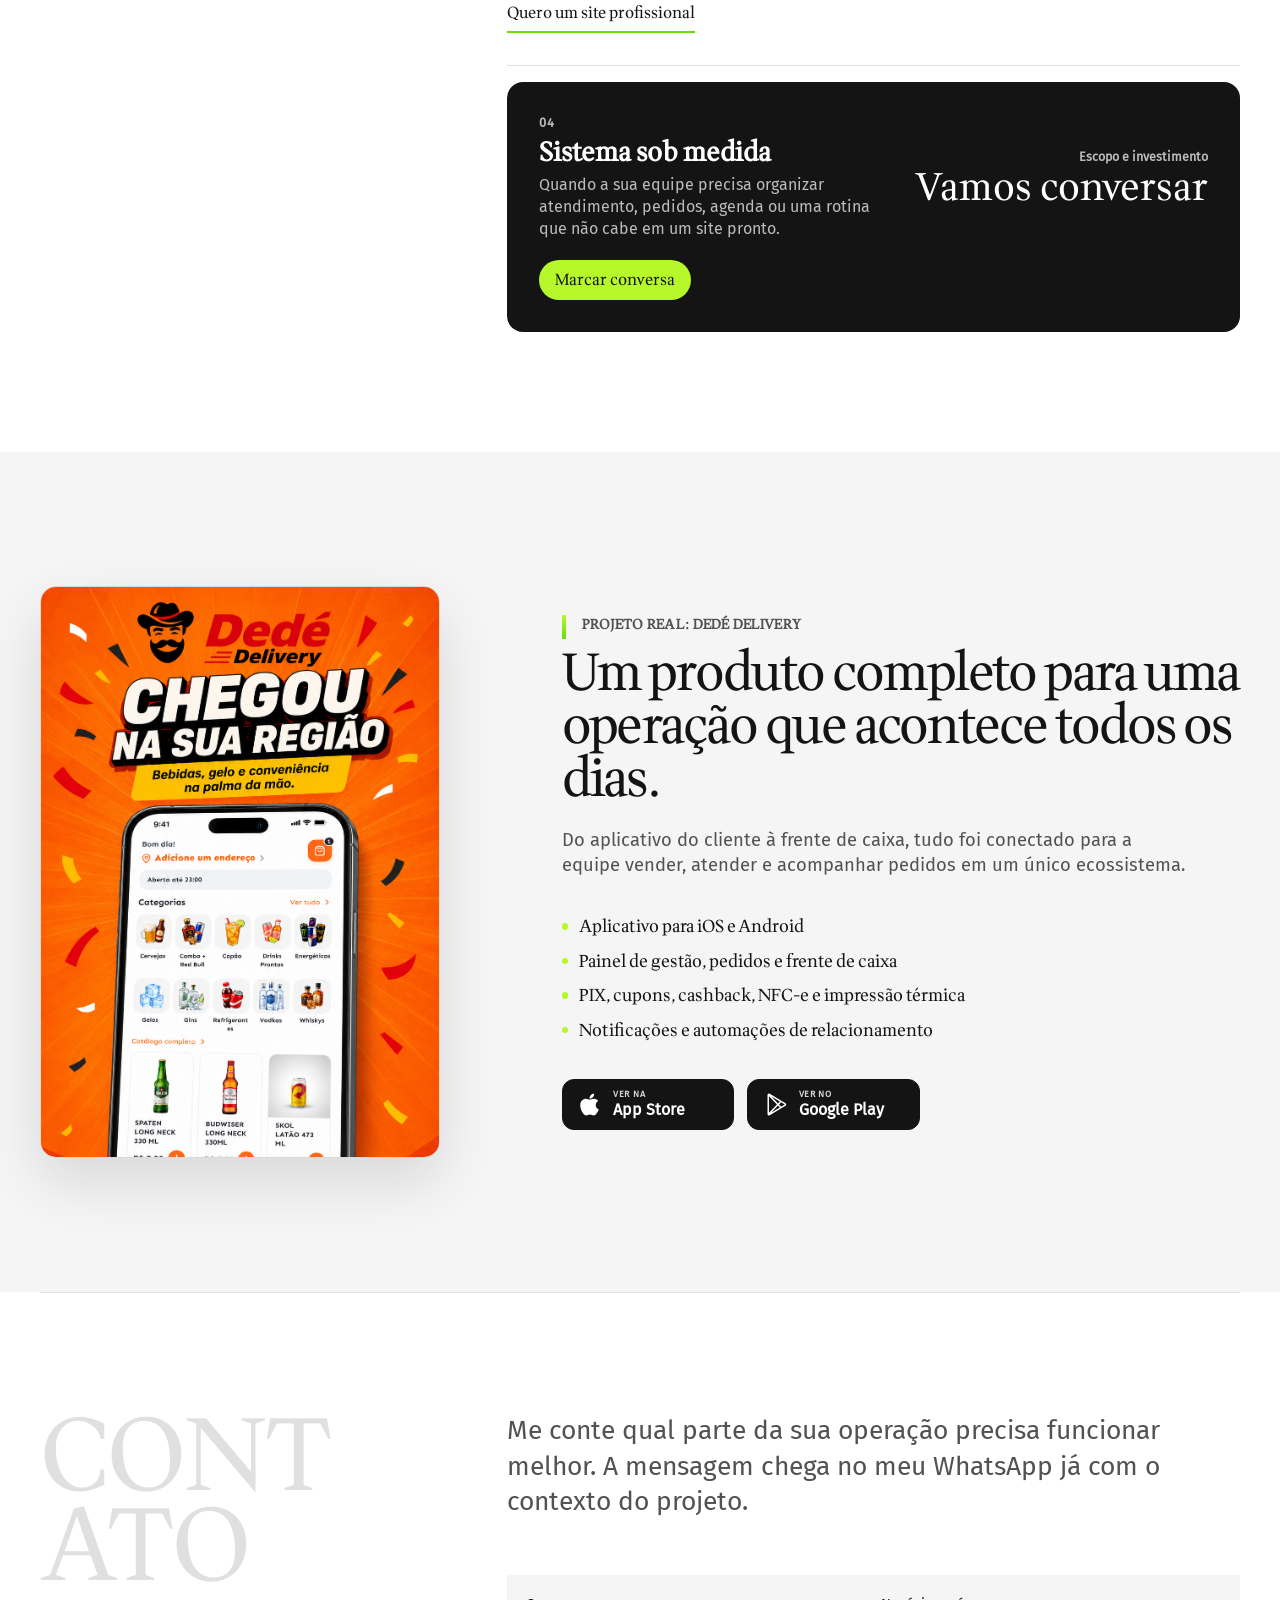
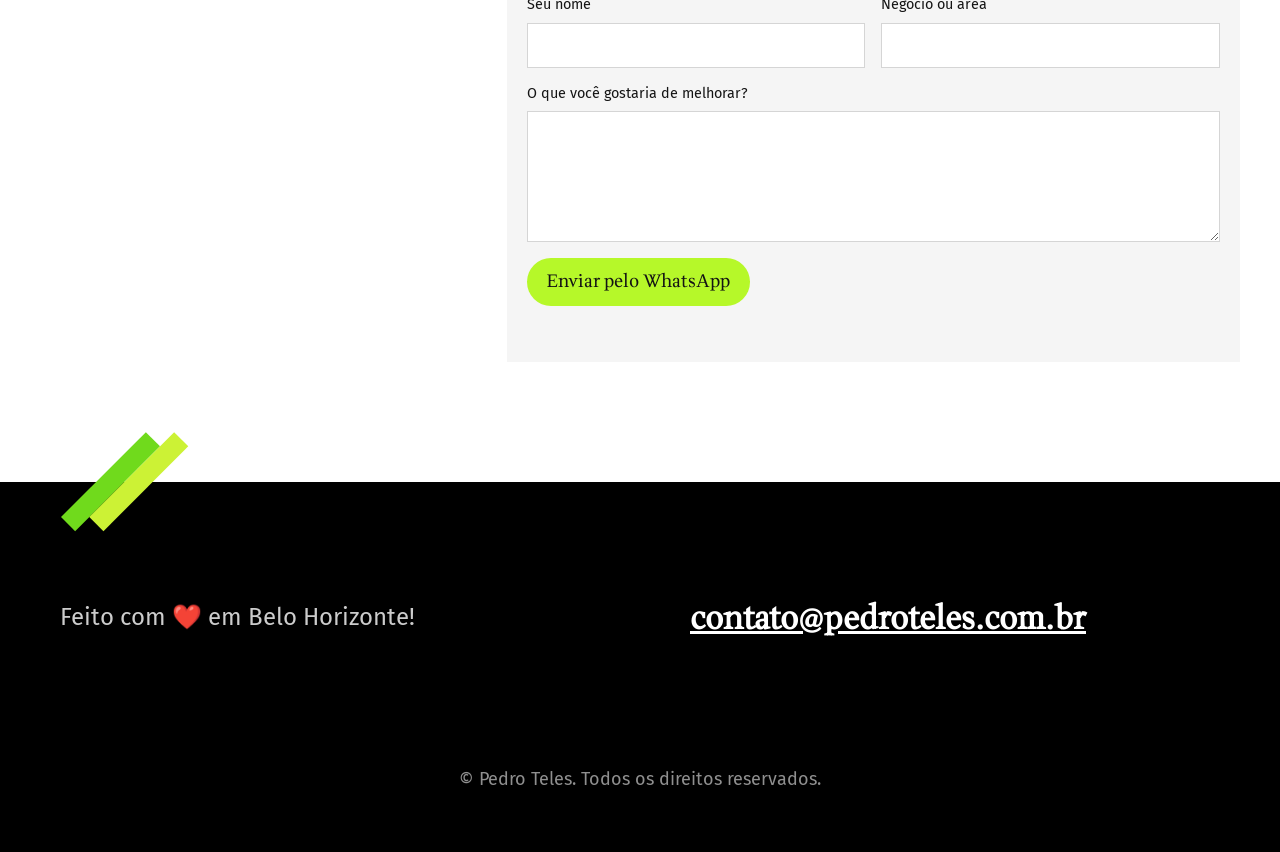
==== commit 20be9e30: "negocios-locais: adiciona Cardápio Digital Express (R$ 400) e demo de cardápio" ====
--- a/sites/negocios-locais/index.html
+++ b/sites/negocios-locais/index.html
@@ -7,6 +7,7 @@
       name="description"
       content="Pedro Teles cria sites, landing pages e sistemas sob medida para negócios locais venderem melhor e trabalharem com mais organização."
     />
+    <link rel="icon" href="./favicon.svg" type="image/svg+xml" />
     <link rel="canonical" href="https://negocios.pedroteles.com.br/" />
     <meta property="og:locale" content="pt_BR" />
     <meta property="og:title" content="Pedro Teles | Sites e sistemas para o seu negócio" />
@@ -133,9 +134,39 @@
             o escopo, o prazo e o que realmente faz sentido para o seu negócio.
           </p>
           <div class="pricing-list">
+            <article class="pricing-plan pricing-plan-featured reveal">
+              <div>
+                <p class="pricing-number">01 <span class="pricing-badge">Mais rápido de fechar</span></p>
+                <h3>Cardápio Digital Express</h3>
+                <p>
+                  Seu cardápio no celular do cliente, com fotos, preços e pedido direto no
+                  WhatsApp. Sai mais barato que um mês de taxa do iFood.
+                </p>
+              </div>
+              <p class="pricing-price"><span>Preço fechado</span><strong>R$ 400</strong></p>
+              <ul class="pricing-features">
+                <li>Cardápio de uma página para celular</li>
+                <li>Fotos, preços e categorias</li>
+                <li>Botão de pedido no WhatsApp</li>
+                <li>QR code para mesa e balcão</li>
+                <li>Entrega em até 72h</li>
+                <li>1 mês de ajustes</li>
+                <li>50% de entrada</li>
+              </ul>
+              <div class="pricing-actions">
+                <a
+                  class="pricing-cta"
+                  href="https://wa.me/5531986628694?text=Olá%2C%20Pedro.%20Tenho%20interesse%20no%20Cardápio%20Digital%20Express."
+                  target="_blank"
+                  rel="noreferrer"
+                >Quero meu cardápio</a>
+                <a class="pricing-demo" href="./demo-cardapio/">Ver cardápio de exemplo</a>
+              </div>
+            </article>
+
             <article class="pricing-plan reveal">
               <div>
-                <p class="pricing-number">01</p>
+                <p class="pricing-number">02</p>
                 <h3>Landing page</h3>
                 <p>
                   Uma página objetiva para apresentar seu serviço e transformar visitas em
@@ -158,7 +189,7 @@
 
             <article class="pricing-plan reveal">
               <div>
-                <p class="pricing-number">02</p>
+                <p class="pricing-number">03</p>
                 <h3>Site profissional</h3>
                 <p>
                   Para negócios que precisam explicar serviços, transmitir confiança e facilitar o
@@ -181,7 +212,7 @@
 
             <article class="pricing-plan pricing-plan-custom reveal">
               <div>
-                <p class="pricing-number">03</p>
+                <p class="pricing-number">04</p>
                 <h3>Sistema sob medida</h3>
                 <p>
                   Quando a sua equipe precisa organizar atendimento, pedidos, agenda ou uma rotina
--- a/sites/negocios-locais/styles.css
+++ b/sites/negocios-locais/styles.css
@@ -696,6 +696,51 @@
 .pricing-plan-custom .pricing-cta:hover {
   color: var(--ink);
   background: var(--lime-dark);
+}
+
+.pricing-plan-featured {
+  padding: 2rem;
+  margin: 1rem 0;
+  background: #f4fde4;
+  border: 2px solid var(--lime-dark);
+  border-radius: 1rem;
+}
+
+.pricing-badge {
+  display: inline-block;
+  margin-left: 0.5rem;
+  padding: 0.2rem 0.6rem;
+  color: var(--ink);
+  background: var(--lime);
+  border-radius: 2rem;
+  font-size: 0.72rem;
+  letter-spacing: 0.02em;
+}
+
+.pricing-actions {
+  display: flex;
+  grid-column: 1 / -1;
+  flex-wrap: wrap;
+  align-items: center;
+  gap: 0.75rem 1.5rem;
+}
+
+.pricing-plan-featured .pricing-cta {
+  padding: 0.75rem 1rem;
+  background: var(--lime);
+  border: 0;
+  border-radius: 2rem;
+}
+
+.pricing-plan-featured .pricing-cta:hover {
+  color: var(--ink);
+  background: var(--lime-dark);
+}
+
+.pricing-demo {
+  color: var(--ink);
+  font-weight: 700;
+  text-underline-offset: 0.2em;
 }
 
 .contact-section {
